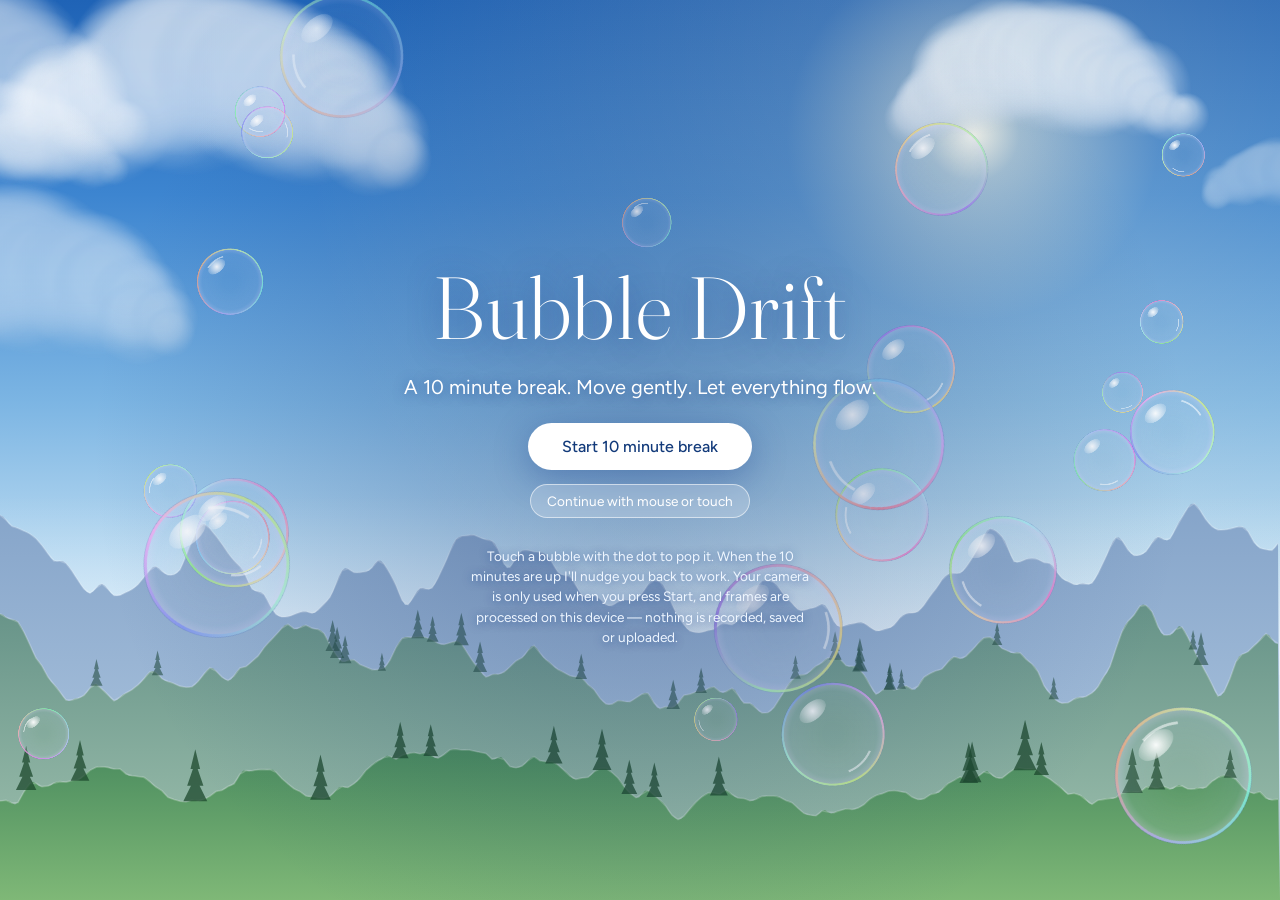
==== bd/index.html @ eb889274 "Playground Experiment 02: playable Bubble Drift game Co-Authored-By: Claude Opus 5.5 <noreply@anthro" ====
<!doctype html>
<html lang="en">
<head>
<meta charset="UTF-8" />
<meta name="viewport" content="width=device-width, initial-scale=1, viewport-fit=cover" />
<meta name="theme-color" content="#0b1030" />
<title>Bubble Drift</title>
<link rel="preconnect" href="https://fonts.googleapis.com" />
<link rel="preconnect" href="https://fonts.gstatic.com" crossorigin />
<link href="https://fonts.googleapis.com/css2?family=Fraunces:opsz,wght@9..144,300;9..144,400&family=Figtree:wght@400;500&display=swap" rel="stylesheet" />
<link rel="stylesheet" href="app.css" />
</head>
<body>
<div id="root"></div>
<script type="module" src="app.js"></script>
</body>
</html>
---- bd/app.css ----
:root{--ink:#e9eaff;--mute:#a9acd6;--lav:#b9a9ee;--pale:#bfd8ff;--night:#0a0e2c}*{box-sizing:border-box}html,body,#root{height:100%;margin:0}body{background:var(--night);color:var(--ink);font-family:Figtree,system-ui,sans-serif;overflow:hidden}.stage{position:fixed;inset:0;touch-action:none;overflow:hidden;background:radial-gradient(120% 90% at 20% 10%,#232a6b 0%,transparent 55%),radial-gradient(100% 80% at 85% 95%,#3a2f7a 0%,transparent 55%),linear-gradient(180deg,#0a0e2c,#121a4a 60%,#1c1f55)}canvas{position:absolute;inset:0;width:100%;height:100%;display:block}.cam{position:absolute;width:2px;height:2px;opacity:0;pointer-events:none}.intro{position:absolute;inset:0;display:grid;place-content:center;justify-items:center;gap:14px;padding:24px;text-align:center;background:radial-gradient(circle at center,#0a0e2cb8,#0a0e2c40 70%)}h1{margin:0;font-family:Fraunces,Georgia,serif;font-weight:300;font-size:clamp(2.6rem,9vw,5.5rem);letter-spacing:.01em;color:#f1f0ff;text-shadow:0 0 40px rgba(185,169,238,.45)}.sub{margin:0 0 10px;color:var(--pale);font-size:clamp(1rem,2.6vw,1.25rem)}.note{margin:14px 0 0;max-width:38ch;font-size:.85rem;line-height:1.5;color:var(--mute)}button{font:inherit;cursor:pointer;border-radius:999px}.primary{padding:14px 34px;color:#14173d;font-weight:500;border:0;background:linear-gradient(120deg,#cfe3ff,#d9c9ff 55%,#c3f0ff);box-shadow:0 0 36px #b9a9ee66;transition:transform .25s,box-shadow .25s}.primary:hover{transform:translateY(-2px);box-shadow:0 0 52px #b9a9ee99}.quiet{padding:8px 16px;background:#ffffff0d;color:var(--mute);border:1px solid rgba(190,200,255,.22);font-size:.85rem}.quiet:hover{color:var(--ink);border-color:#bec8ff80}:focus-visible{outline:2px solid var(--pale);outline-offset:3px}.bar{position:absolute;left:0;right:0;bottom:0;display:flex;justify-content:space-between;align-items:center;gap:12px;padding:14px 18px calc(14px + env(safe-area-inset-bottom,0px));pointer-events:none}.bar>*{pointer-events:auto}.bar>.quiet:only-child{margin-left:auto}.live{display:inline-flex;align-items:center;gap:8px;font-size:.82rem;color:var(--mute)}.dot{width:8px;height:8px;border-radius:50%;background:#7d82b8;transition:background .4s,box-shadow .4s}.dot.on{background:#9ff0d2;box-shadow:0 0 10px #9ff0d2}.toast{position:absolute;left:50%;top:20px;transform:translate(-50%);margin:0;padding:10px 18px;max-width:min(90vw,460px);text-align:center;font-size:.88rem;color:var(--ink);background:#141846bf;border:1px solid rgba(190,200,255,.25);border-radius:14px;backdrop-filter:blur(8px)}@media(prefers-reduced-motion:reduce){.primary{transition:none}.primary:hover{transform:none}}.preview{position:absolute;right:16px;bottom:calc(64px + env(safe-area-inset-bottom,0px));width:200px;aspect-ratio:4 / 3;border-radius:16px;overflow:hidden;border:1px solid rgba(190,200,255,.35);background:#0a0e2c;box-shadow:0 8px 32px #05081e8c;pointer-events:none}.preview.hidden{display:none}.preview video,.preview canvas{position:absolute;inset:0;width:100%;height:100%;object-fit:cover}.preview video{transform:scaleX(-1)}@media(max-width:600px){.preview{width:128px;right:12px}}.stage{background:linear-gradient(180deg,#2a74cf,#6fb2ec 55%,#cfe8fa)}.intro{background:radial-gradient(circle at center,rgba(20,50,110,.3),transparent 70%)}h1{color:#fff;text-shadow:0 2px 30px rgba(20,60,140,.5)}.sub{color:#fff;text-shadow:0 1px 12px rgba(20,60,140,.55)}.note,.live{color:#eef6ff;text-shadow:0 1px 8px rgba(20,60,140,.6)}.primary{color:#123a7a;background:#fff;box-shadow:0 8px 34px #143c8c59}.primary:hover{box-shadow:0 10px 44px #143c8c80}.quiet{background:#ffffff38;color:#fff;border-color:#ffffff8c;backdrop-filter:blur(6px)}.quiet:hover{background:#ffffff57;color:#fff;border-color:#fff}.toast{background:#ffffff47;color:#fff;border-color:#ffffff80;text-shadow:0 1px 6px rgba(20,60,140,.5)}.preview{border-color:#ffffffb3}.btns{display:flex;gap:8px;margin-left:auto}.timer{position:absolute;top:18px;left:50%;transform:translate(-50%);z-index:3;width:132px;height:132px;display:grid;place-items:center;pointer-events:none}.timer svg{position:absolute;inset:0;width:100%;height:100%;transform:rotate(-90deg)}.timer circle{fill:none;stroke-width:5}.ring-track{stroke:#fff6}.ring-fill{stroke:#ff9f0a;stroke-linecap:round;transition:stroke-dashoffset .2s linear;filter:drop-shadow(0 0 6px rgba(255,159,10,.5))}.timer-time{position:relative;font-variant-numeric:tabular-nums;font-feature-settings:"tnum" 1;font-family:SF Pro Display,-apple-system,Segoe UI Variable Display,Segoe UI,system-ui,sans-serif;font-weight:200;font-size:1.85rem;letter-spacing:-.01em;color:#fff;text-shadow:0 2px 16px rgba(12,40,90,.45)}.toast{top:166px}@media(max-width:600px){.timer{width:108px;height:108px}.timer-time{font-size:1.55rem}.toast{top:140px}}.rest{position:absolute;inset:0;z-index:4;display:grid;place-content:center;padding:24px;background:radial-gradient(circle at 50% 45%,#0c2656a8,#0c265685 70%)}.rest-card{width:min(92vw,520px);display:grid;gap:18px;justify-items:center;text-align:center;padding:clamp(22px,4vw,38px);border-radius:26px;background:#ffffffed;border:1px solid rgba(255,255,255,.9);box-shadow:0 26px 70px #06163a66;color:#123a7a}.rest-kicker{margin:0;font-size:.74rem;letter-spacing:.18em;text-transform:uppercase;color:#4d74ad}.rest-card h2{margin:0;font-family:Fraunces,Georgia,serif;font-weight:400;font-size:clamp(1.3rem,3.4vw,1.85rem);line-height:1.32;color:#123a7a}.rest-btns{display:flex;flex-wrap:wrap;gap:10px;justify-content:center;margin-top:4px}.rest .primary{padding:12px 24px;background:#123a7a;color:#fff;box-shadow:0 10px 28px #123a7a52}.rest .primary:hover{box-shadow:0 12px 34px #123a7a73}.rest .quiet{padding:12px 20px;background:#123a7a14;color:#123a7a;border-color:#123a7a4d}.rest .quiet:hover{background:#123a7a29;color:#0d2b5c;border-color:#123a7a}
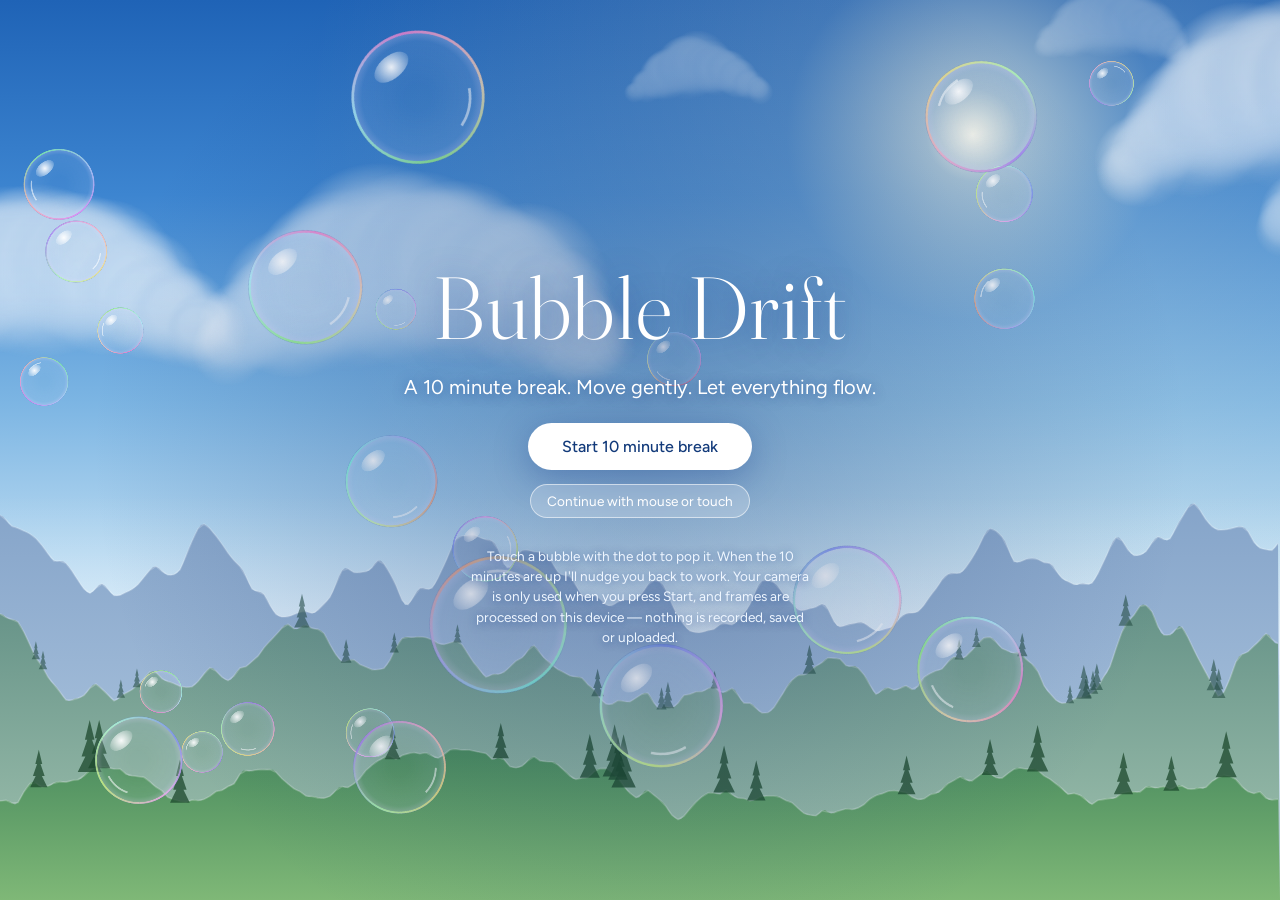
==== commit 22f7b1d8: "Swap experiments 02/03; one gold scrollbar style everywhere Co-Authored-By: Claude Opus 5.5 <noreply" ====
--- a/bd/index.html
+++ b/bd/index.html
@@ -9,7 +9,16 @@
 <link rel="preconnect" href="https://fonts.gstatic.com" crossorigin />
 <link href="https://fonts.googleapis.com/css2?family=Fraunces:opsz,wght@9..144,300;9..144,400&family=Figtree:wght@400;500&display=swap" rel="stylesheet" />
 <link rel="stylesheet" href="app.css" />
-</head>
+<style>
+/* one scrollbar style everywhere */
+*{scrollbar-width:thin;scrollbar-color:#c99a4e rgba(10,16,38,.85)}
+::-webkit-scrollbar{width:10px;height:10px}
+::-webkit-scrollbar-track{background:#0b1230;border-left:1px solid rgba(214,171,96,.18)}
+::-webkit-scrollbar-thumb{background:linear-gradient(180deg,#f0cf87,#c99a4e 55%,#9c7230);border:2px solid #0b1230;border-radius:10px}
+::-webkit-scrollbar-thumb:hover{background:linear-gradient(180deg,#ffe0a0,#e3ad55)}
+::-webkit-scrollbar-corner{background:#0b1230}
+
+</style></head>
 <body>
 <div id="root"></div>
 <script type="module" src="app.js"></script>
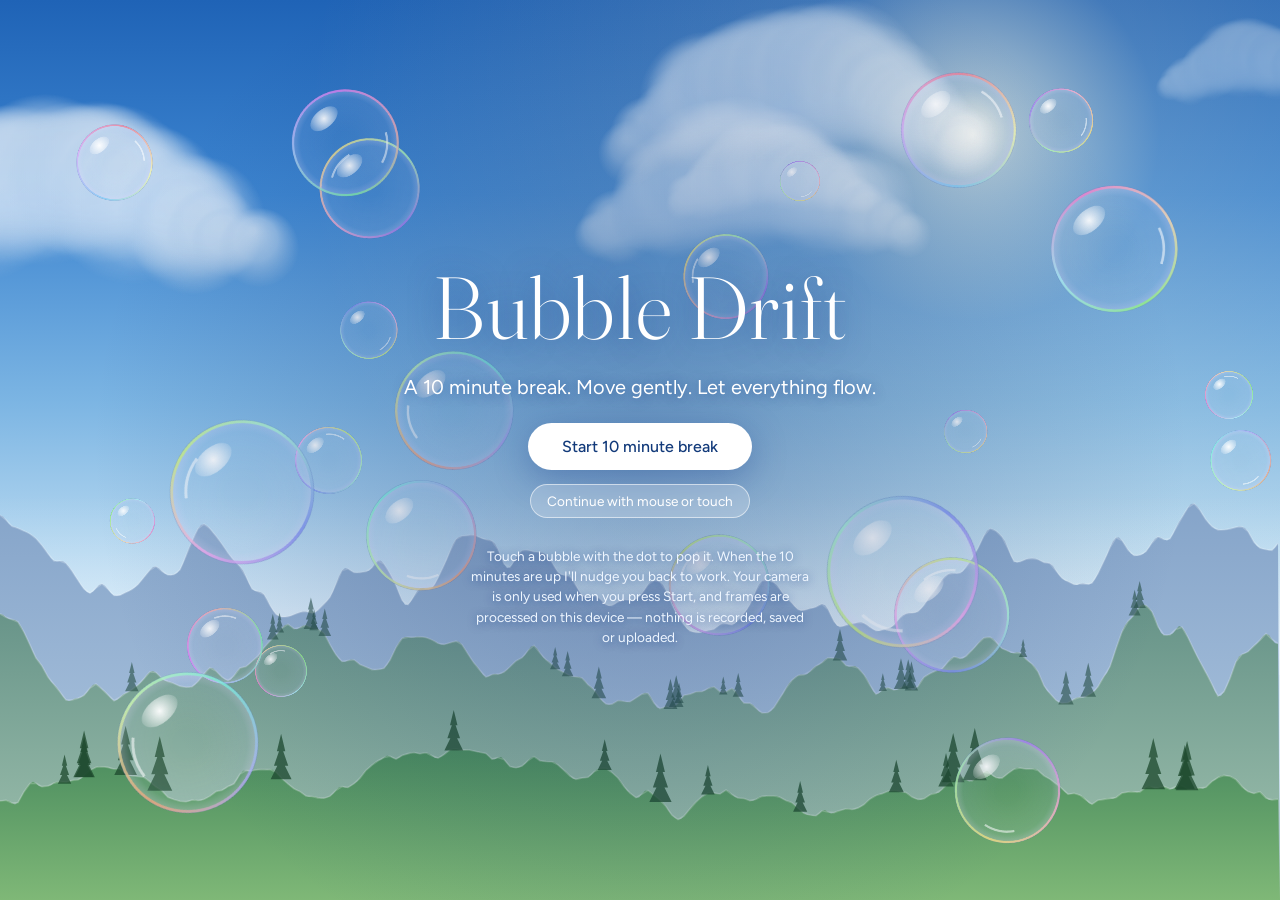
==== commit b7c9c8c2: "Scrollbar: slim gold pill without arrow buttons in Chrome/Edge Co-Authored-By: Claude Opus 5.5 <nore" ====
--- a/bd/index.html
+++ b/bd/index.html
@@ -11,8 +11,8 @@
 <link rel="stylesheet" href="app.css" />
 <style>
 /* one scrollbar style everywhere */
-*{scrollbar-width:thin;scrollbar-color:#c99a4e rgba(10,16,38,.85)}
-::-webkit-scrollbar{width:10px;height:10px}
+
+::-webkit-scrollbar{width:10px;height:10px}::-webkit-scrollbar-button{display:none}
 ::-webkit-scrollbar-track{background:#0b1230;border-left:1px solid rgba(214,171,96,.18)}
 ::-webkit-scrollbar-thumb{background:linear-gradient(180deg,#f0cf87,#c99a4e 55%,#9c7230);border:2px solid #0b1230;border-radius:10px}
 ::-webkit-scrollbar-thumb:hover{background:linear-gradient(180deg,#ffe0a0,#e3ad55)}
